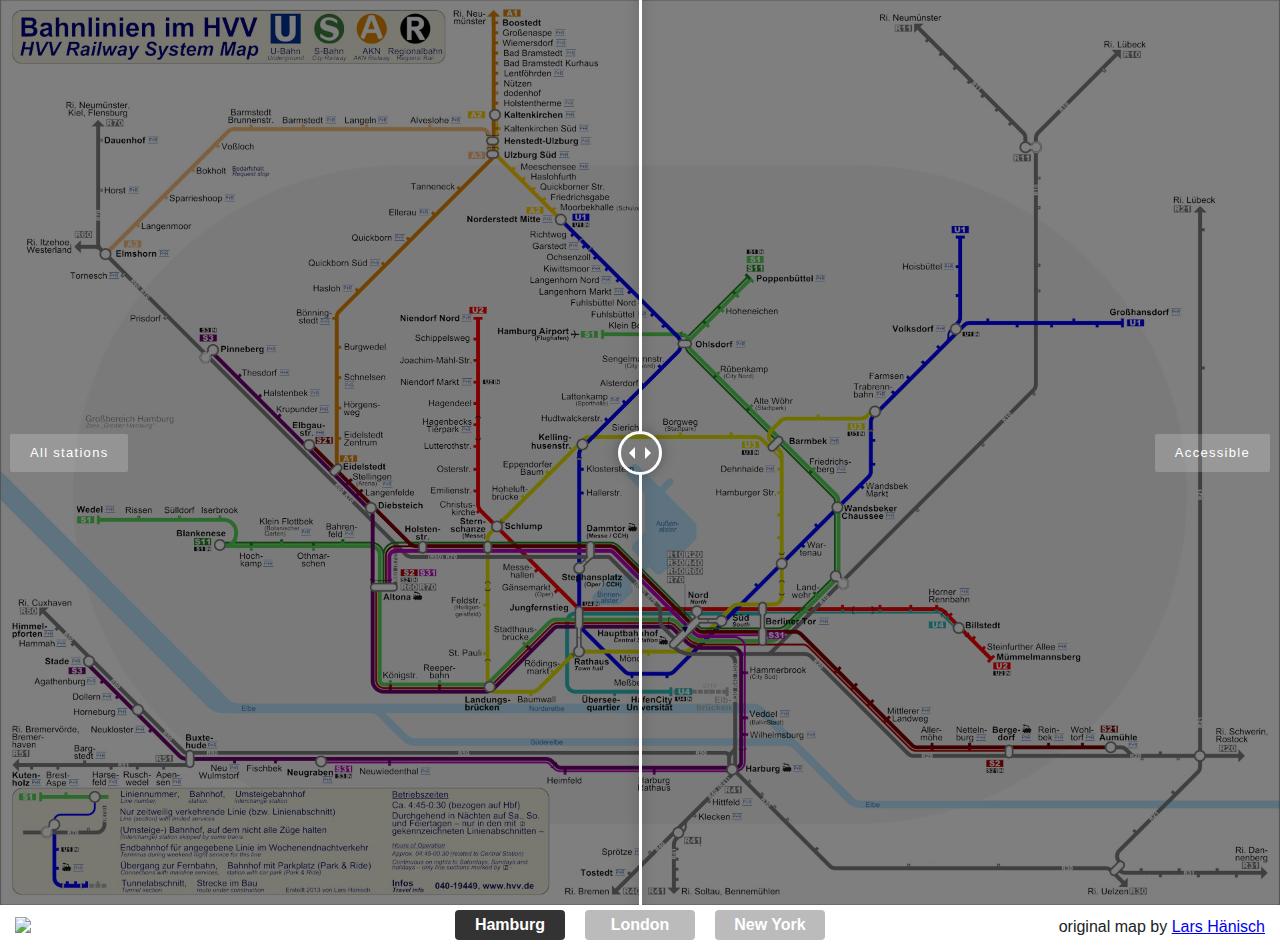
==== Accessibility_VIZ/Hamburg.html @ dcff6932 "Adding more old projects" ====
﻿<!DOCTYPE html>
<!-- paulirish.com/2008/conditional-stylesheets-vs-css-hacks-answer-neither/ -->
<!--[if lt IE 7 ]> <html class="ie6" lang="en"> <![endif]-->
<!--[if IE 7 ]>    <html class="ie7" lang="en"> <![endif]-->
<!--[if IE 8 ]>    <html class="lt-ie9" lang="en"> <![endif]-->
<!--[if IE 9 ]>    <html class="lt-ie10" lang="en"> <![endif]-->
<!--[if (gte IE 9)|!(IE)]><!--> <html lang="en"> <!--<![endif]-->
<head>
   <meta charset="utf-8">
   <meta name="viewport" content="width=device-width, initial-scale=1.0">
   <title> Mapping the accessibility of Hamburg's public transit network </title>
   <script src="https://ajax.googleapis.com/ajax/libs/jquery/1.10.1/jquery.min.js"></script>
   <script src="js/jquery.event.move.js"></script>
   <script src="js/jquery.twentytwenty.js"></script>
   <link href="css/foundation.css" rel="stylesheet" type="text/css">
   <link href="css/twentytwenty.css" rel="stylesheet" type="text/css">
   <link href="css/mystyle.css" rel="stylesheet" type="text/css">

</head>

<body>
   <div class="twentytwenty-container"> 
      <img src="img/Hamburg_all.jpg">
      <img src="img/Hamburg_handicapped.jpg">
	</div>

   <script>
   $(window).load(function(){
      $(".twentytwenty-container").twentytwenty({default_offset_pct: 0.5});  
   });
   </script>

   <!-- Adding logo -->
   <div id="container">

      <div id="left">
         <a href="http://mappable.info/blog/2014/2/8/accessibility">
            <img src="logo.png"> 
         </a>
      </div>

      <!-- Adding buttons to switch between cities-->
      <div id="mid">
         <div onclick="location.href='Hamburg.html';" class="button" style="background-color:#333">Hamburg</div>
         <div onclick="location.href='London.html';" class="button">London</div>
         <div onclick="location.href='NYC.html';" class="button">New York</div>
         </div>
      </div>

      <!-- Adding attribution-->
      <div id="right">
         original map by  
            <a href="http://commons.wikimedia.org/wiki/File:Bahnlinien_im_HVV.png">Lars Hänisch</a>
      </div>
   </div>

</body>
</html>
---- Accessibility_VIZ/css/twentytwenty.css ----
.twentytwenty-handle:before, .twentytwenty-handle:after {
  content: " ";
  display: block;
  width: 3px;
  background: white;
  height: 9999px;
  position: absolute;
  left: 50%;
  margin-left: -1.5px;
  z-index: 30;
  -webkit-box-shadow: 0px 0px 12px rgba(51, 51, 51, 0.5);
  -moz-box-shadow: 0px 0px 12px rgba(51, 51, 51, 0.5);
  box-shadow: 0px 0px 12px rgba(51, 51, 51, 0.5); }

.twentytwenty-before-label, .twentytwenty-after-label, .twentytwenty-overlay {
  position: absolute;
  top: 0;
  width: 100%;
  height: 100%; }

.twentytwenty-before-label, .twentytwenty-after-label, .twentytwenty-overlay {
  -webkit-transition-duration: 0.5s;
  -moz-transition-duration: 0.5s;
  transition-duration: 0.5s; }

.twentytwenty-before-label, .twentytwenty-after-label {
  -webkit-transition-property: opacity;
  -moz-transition-property: opacity;
  transition-property: opacity; }

.twentytwenty-before-label:before, .twentytwenty-after-label:before {
  color: white;
  font-size: 13px;
  letter-spacing: 0.1em; }

.twentytwenty-before-label:before, .twentytwenty-after-label:before {
  background: rgba(255, 255, 255, 0.2);
  position: absolute;
  top: 50%;
  margin-top: -19px;
  line-height: 38px;
  padding: 0 20px;
  -webkit-border-radius: 2px;
  -moz-border-radius: 2px;
  border-radius: 2px; }

.twentytwenty-left-arrow, .twentytwenty-right-arrow {
  width: 0;
  height: 0;
  border: 6px inset transparent;
  position: absolute;
  top: 50%;
  margin-top: -6px; }

.twentytwenty-container {
  -webkit-box-sizing: content-box;
  -moz-box-sizing: content-box;
  box-sizing: content-box;
  overflow: hidden;
  position: relative;
  -webkit-user-select: none;
  -moz-user-select: none; }
  .twentytwenty-container img {
    position: absolute;
    top: 0;
    display: block; }
  .twentytwenty-container.active .twentytwenty-overlay, .twentytwenty-container.active :hover.twentytwenty-overlay {
    background: rgba(0, 0, 0, 0); }
    .twentytwenty-container.active .twentytwenty-overlay .twentytwenty-before-label,
    .twentytwenty-container.active .twentytwenty-overlay .twentytwenty-after-label, .twentytwenty-container.active :hover.twentytwenty-overlay .twentytwenty-before-label,
    .twentytwenty-container.active :hover.twentytwenty-overlay .twentytwenty-after-label {
      opacity: 0; }
  .twentytwenty-container * {
    -webkit-box-sizing: content-box;
    -moz-box-sizing: content-box;
    box-sizing: content-box; }

.twentytwenty-before-label {
  opacity: 0; }
  .twentytwenty-before-label:before {
    content: "All stations";
    left: 10px; }

.twentytwenty-after-label {
  opacity: 0; }
  .twentytwenty-after-label:before {
    content: "Accessible";
    right: 10px; }

.twentytwenty-overlay {
  -webkit-transition-property: background;
  -moz-transition-property: background;
  transition-property: background;
  background: rgba(0, 0, 0, 0);
  z-index: 25; }
  .twentytwenty-overlay:hover {
    background: rgba(0, 0, 0, 0.5); }
    .twentytwenty-overlay:hover .twentytwenty-after-label {
      opacity: 1; }
    .twentytwenty-overlay:hover .twentytwenty-before-label {
      opacity: 1; }

.twentytwenty-before {
  z-index: 20; }

.twentytwenty-after {
  z-index: 10; }

.twentytwenty-handle {
  height: 38px;
  width: 38px;
  position: absolute;
  left: 50%;
  top: 50%;
  margin-left: -22px;
  margin-top: -22px;
  border: 3px solid white;
  -webkit-border-radius: 1000px;
  -moz-border-radius: 1000px;
  border-radius: 1000px;
  -webkit-box-shadow: 0px 0px 12px rgba(51, 51, 51, 0.5);
  -moz-box-shadow: 0px 0px 12px rgba(51, 51, 51, 0.5);
  box-shadow: 0px 0px 12px rgba(51, 51, 51, 0.5);
  z-index: 40;
  cursor: pointer; }
  .twentytwenty-handle:before {
    bottom: 50%;
    margin-bottom: 22px;
    -webkit-box-shadow: 0 3px 0 white, 0px 0px 12px rgba(51, 51, 51, 0.5);
    -moz-box-shadow: 0 3px 0 white, 0px 0px 12px rgba(51, 51, 51, 0.5);
    box-shadow: 0 3px 0 white, 0px 0px 12px rgba(51, 51, 51, 0.5); }
  .twentytwenty-handle:after {
    top: 50%;
    margin-top: 22px;
    -webkit-box-shadow: 0 -3px 0 white, 0px 0px 12px rgba(51, 51, 51, 0.5);
    -moz-box-shadow: 0 -3px 0 white, 0px 0px 12px rgba(51, 51, 51, 0.5);
    box-shadow: 0 -3px 0 white, 0px 0px 12px rgba(51, 51, 51, 0.5); }

.twentytwenty-left-arrow {
  border-right: 6px solid white;
  left: 50%;
  margin-left: -17px; }

.twentytwenty-right-arrow {
  border-left: 6px solid white;
  right: 50%;
  margin-right: -17px; }
---- Accessibility_VIZ/css/mystyle.css ----
#container {
   width:100%;
   text-align:center;
}

#left {
   float: left;
   padding-top: 11px;
   padding-left: 15px;
}

#mid {
   margin-left:auto;
   margin-right:auto;
   width:390px;
}

#right {
   float: right;
   padding-top: 14px;
   padding-right: 15px;
}

.button {
   background-color: #BBB;
   color: white;
   width: 110px;
   float: left;
   margin: 5px 10px;
   text-align: center;
   height: 30px;
   line-height: 30px;
   border-radius: 4px;
   font-weight: bold;
   cursor:pointer;
}
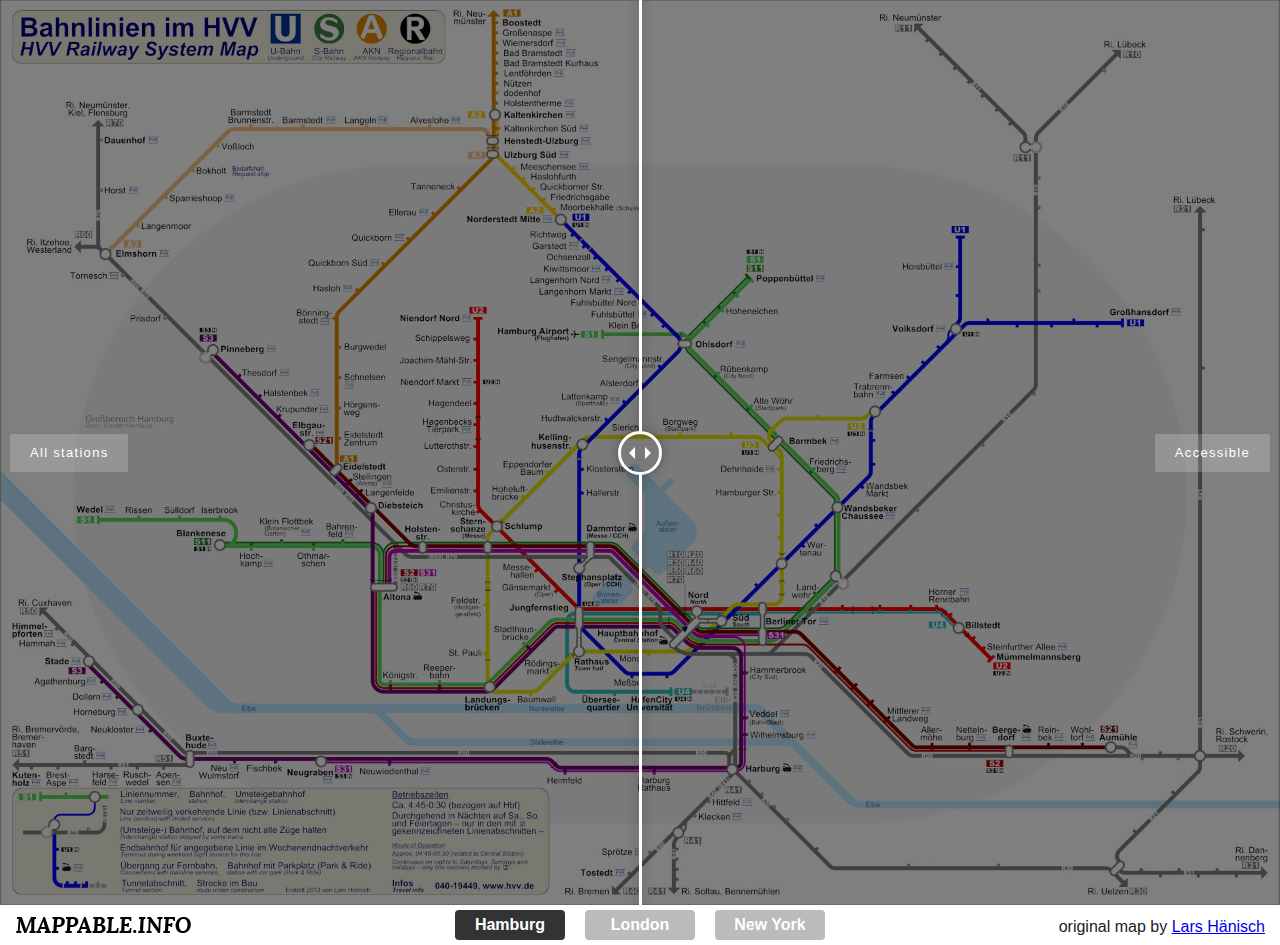
==== commit 3c1bffdd: "fixing dead links in old accessibility viz project" ====
--- a/Accessibility_VIZ/Hamburg.html
+++ b/Accessibility_VIZ/Hamburg.html
@@ -35,7 +35,7 @@
 
       <div id="left">
          <a href="http://mappable.info/blog/2014/2/8/accessibility">
-            <img src="logo.png"> 
+            <img src="img/logo.png"> 
          </a>
       </div>
 
@@ -43,7 +43,7 @@
       <div id="mid">
          <div onclick="location.href='Hamburg.html';" class="button" style="background-color:#333">Hamburg</div>
          <div onclick="location.href='London.html';" class="button">London</div>
-         <div onclick="location.href='NYC.html';" class="button">New York</div>
+         <div onclick="location.href='New_York.html';" class="button">New York</div>
          </div>
       </div>
 
